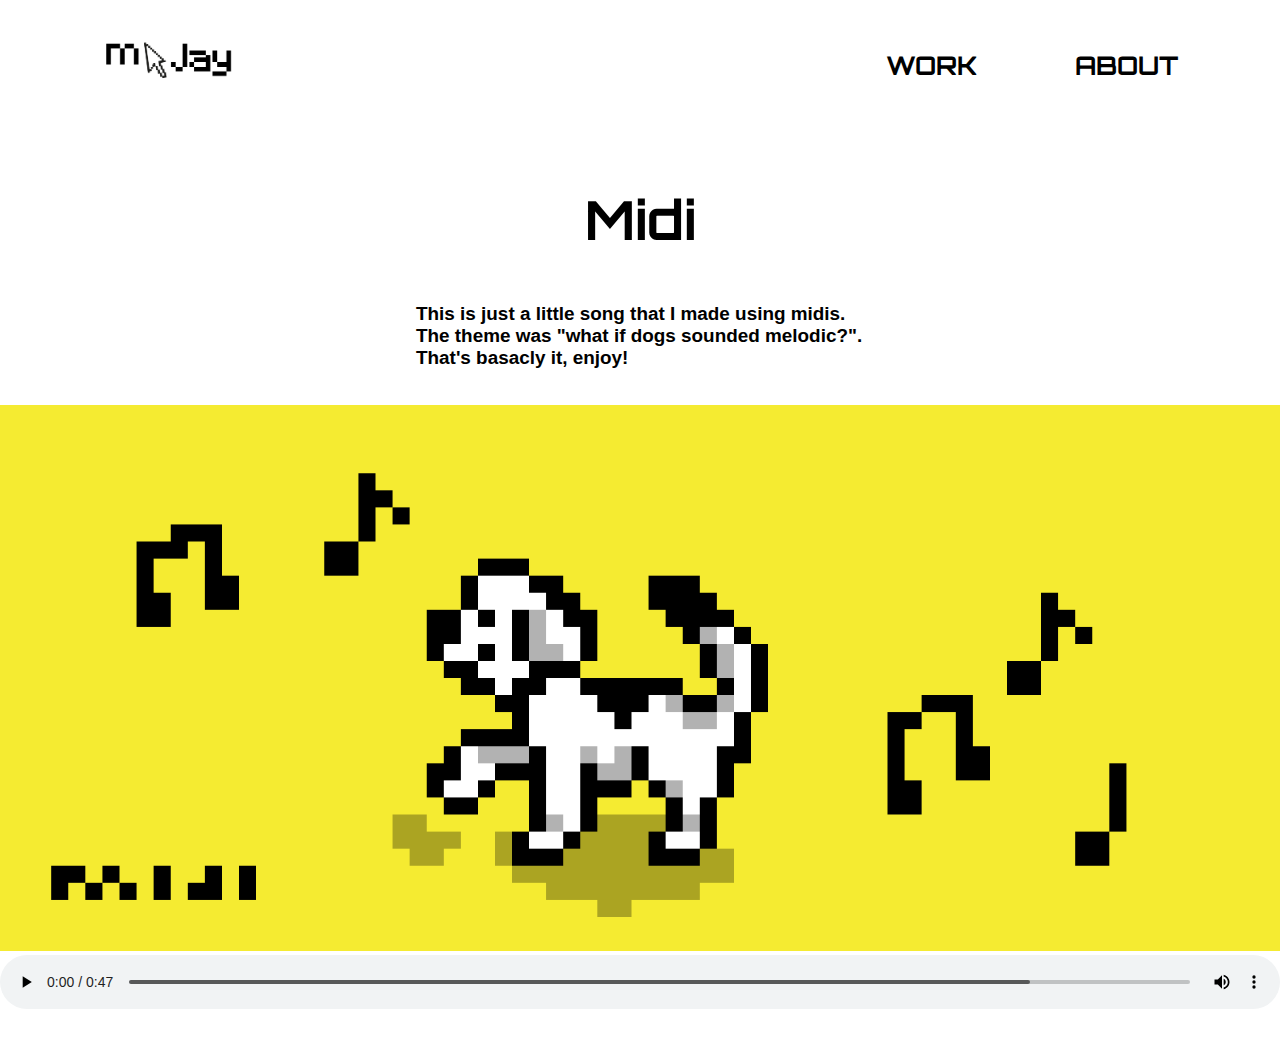
==== Midi.html @ ff00a8c5 "Add files via upload" ====
<!DOCTYPE html>

<html lang="en">

    <head>
        <title>m . Jay</title>
        <link rel="shortcut icon" type="x-icon" href="assets/icon.png">

        <meta charset="utf-8">
        <meta name="viewport" content="width=device-width, initial-scale=1.0">

        <link rel="preconnect" href="https://fonts.googleapis.com">
        <link rel="preconnect" href="https://fonts.gstatic.com" crossorigin>
        <link href="https://fonts.googleapis.com/css2?family=Orbitron:wght@400..900&display=swap" rel="stylesheet">
    
        <link rel="stylesheet" type="text/css" href="style.css">

    </head>

    <body>

        <header>

         <nav class="navbar">

            <a href="index.html" class="nav-branding"> <img src="assets/name.gif" alt="an m and a Jay with a cursor going up and down between them"></a>
            
            <ul class="nav-menu">
                <li class="nav-item">
                    <a href="work.html" class="nav-link"><b>WORK</b></a>
                </li>

                <li class="nav-item">
                    <a href="about.html" class="nav-link"><b>ABOUT</b></a>
                </li>
                
            </ul>

            <div class="hamburger">
                <span class="bar"></span>
                <span class="bar"></span>
            </div>
         
         </nav>

        </header>

        <main>

        <br><br><br>

             <h1 class="h1-v1">Midi</h1>
             <br>
             <p>
                <b>This is just a little song that I made using midis. The theme was "what if dogs sounded melodic?".
                    <br>That's basacly it, enjoy!</b>
             </p>

        <br><br>

        <img src="assets/midi_face.png" alt="Pixel art of a dog and muisical notes">

        <audio controls>
            <source src="assets/midi.mp3" type="audio/mpeg">
        </audio>
        
        <br><br><br>

        </main>

        <script src="port.js"></script> 
        
    </body>

</html>
---- style.css ----
*{
    padding: 0;
    margin: 0;
    box-sizing: border-box;
    width: 100%;
    
    
}


p{
    font-family: Verdana, Geneva, Tahoma, sans-serif;
    font-size: 2.1vh;
    text-align: left;
    margin-left: auto;
    margin-right: auto;
    width: 35%;
    
}


header{
    background-color: white;
    a{
        color: black;
        text-decoration: none;
        font-family: "Orbitron", sans-serif;
        font-size: 2vw;
        
    }
}

li{
    list-style: none;
}

footer{
    left:0px;
    bottom:0%;
    height:30%;
    margin-left: auto;
    margin-left: auto;
    width:100%;
    color: black;
    font-family: Verdana, Geneva, Tahoma, sans-serif;
    font-size: 1vw;
    padding: 30px 15px;
    border-top: 2px solid black;


    a{
    color: black;
    text-decoration: none;
    }
}


video{
    position: relative;
    display: block;
    margin-left: auto;
    margin-right: auto;
    width: 40%;
    height: auto;
    
}













.navbar{
    min-height: 8vh;
    display: flex;
    padding: 4vh 8vw;
    
}

.nav-menu{
    display: flex;
    justify-content: space-between;
    align-items:center;
    gap: 7vw;
    margin-left: 10px;
}

.nav-branding{
    img{
        width: 10.42vw;
        height: auto;
        margin-right: 50vw;
    }
}

.nav-link{
    transition: 0.7s ease;
}

.nav-link:hover{
    text-decoration: underline;
    color: blue;
}

.hamburger{
    display: none;
    cursor: pointer;
}

.bar{
    display: block;
    width: 25px;
    height: 3px;
    margin: 5px auto;
    -webkit-transition: all 0.3s ease-in-out;
    transition: all 0.3s ease-in-out;
    background-color: white; 
}


.container{
    max-width: 1224px;
    width: 90%;
    margin: auto;
    padding: 40px 0;
}






.h1-v1{
    margin-bottom: 2rem;
    color: black;
    font-family: "Orbitron", sans-serif;
    font-size: 6vh;
    text-align: center;
}


.h1-v2{
    color: black;
    font-family: "Orbitron", sans-serif;
    font-size: 6vh;
    margin-right: auto;
    margin-left: 32vw;
    width: 50%;
    
}



.h1-v3{
    color: black;
    font-family: "Orbitron", sans-serif;
    font-size: 6vh;
    text-align: center;
    display: block;
    margin-left: auto;
    margin-right: auto;
    width: 50%;
}









.home-img{
    display: block;
    margin-left: 35vw;
    margin-right: auto;
    margin-bottom: 1vh;
    width: 35%;
    padding-bottom: 5vh;
}

.img-about{
    
    display: block;
    margin-left: auto;
    margin-right: auto;
    margin-top: 2%;
    width: 36%;
    height: auto;
    padding-bottom: 5vh;
    img{border-radius: 50%;
    box-shadow: 0 4px 8px rgba(0, 0, 0, 0.1);
}
}

.Poster-1{
    display: block;
    margin-left: auto;
    margin-right: auto;
    width: 50%;
}

.image-grid{
    display: grid;
    grid-template-columns: repeat(3, 1fr); /* 3 images per row */
    gap: 20px; /* Space between grid items */
    padding: 20px;
}

.image-grid a {
    display: grid;
    position: relative;
    overflow: hidden;
    width: 100%;
    padding-bottom: 100%;
    padding-top: auto;
    border-radius: 8px; /* Optional rounded corners */
    box-shadow: 0 4px 8px rgba(0, 0, 0, 0.1); /* Optional shadow */
    transition: transform 0.3s ease;
}

.image-grid a:hover {
    transform: scale(1.05); /* Slight zoom on hover */
}
.image-grid img {
    position: absolute;
            top: 0;
            left: 0;
            width: 100%;
            height: 100%;
            object-fit: cover;
}

.image-container-abc{
    display: grid; /* Use CSS Grid */
            grid-template-columns: repeat(3, 1fr);
}

.image-container img {
    width: 100%; /* Responsive images */
    max-width: 30%; /* Limit image width to 30% of the container */
}

.image-container-2{
    display: grid; /* Use CSS Grid */
            grid-template-columns: repeat(2, 1fr);
}
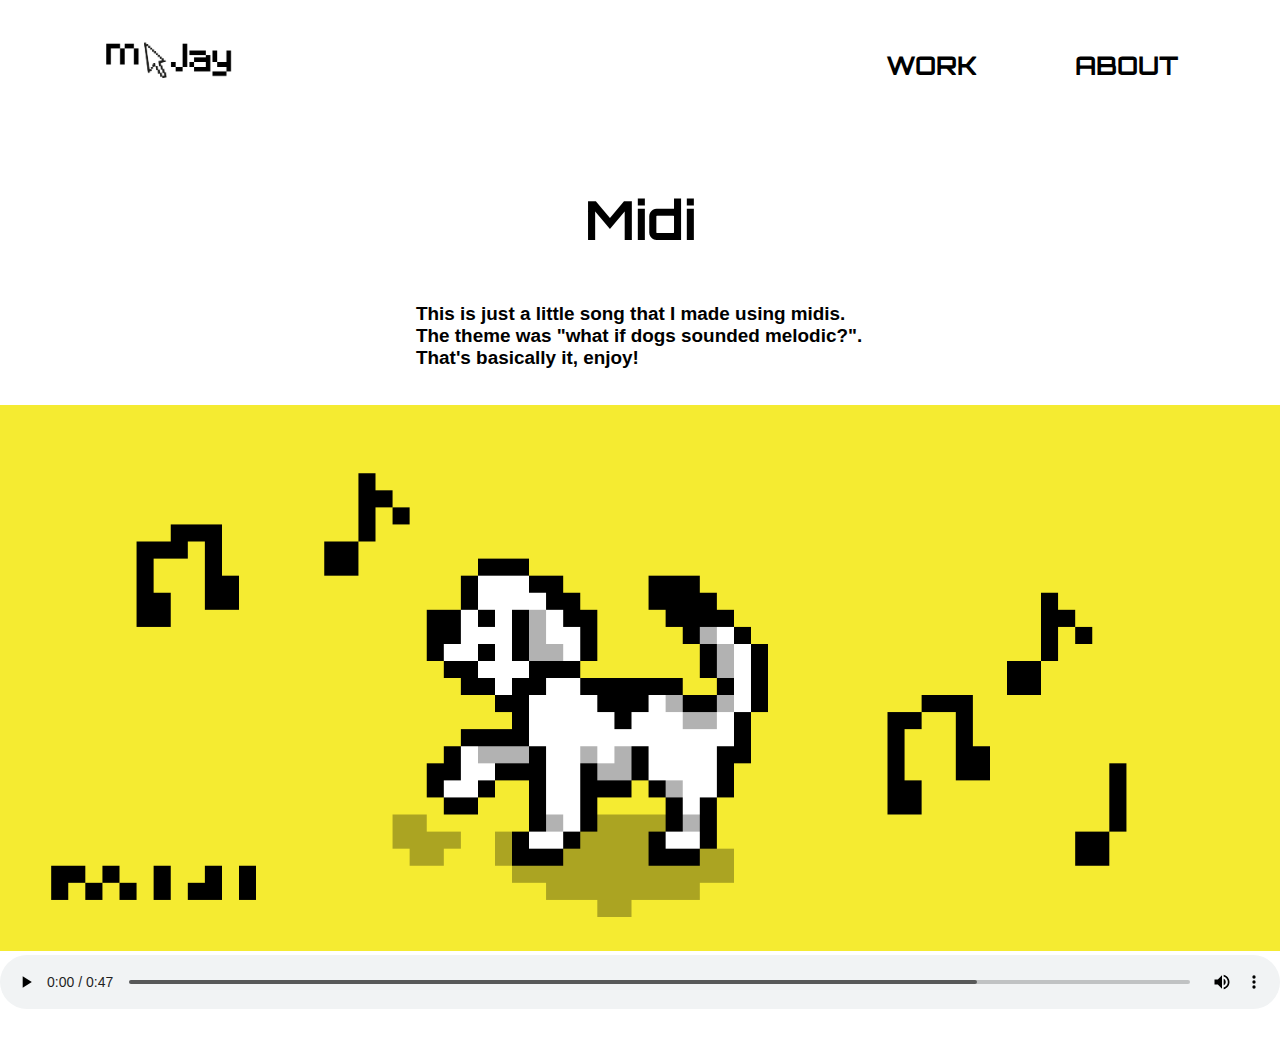
==== commit 63cc5b95: "Midi.html" ====
--- a/Midi.html
+++ b/Midi.html
@@ -53,7 +53,7 @@
              <br>
              <p>
                 <b>This is just a little song that I made using midis. The theme was "what if dogs sounded melodic?".
-                    <br>That's basacly it, enjoy!</b>
+                    <br>That's basically it, enjoy!</b>
              </p>
 
         <br><br>
@@ -72,4 +72,4 @@
         
     </body>
 
-</html>+</html>
